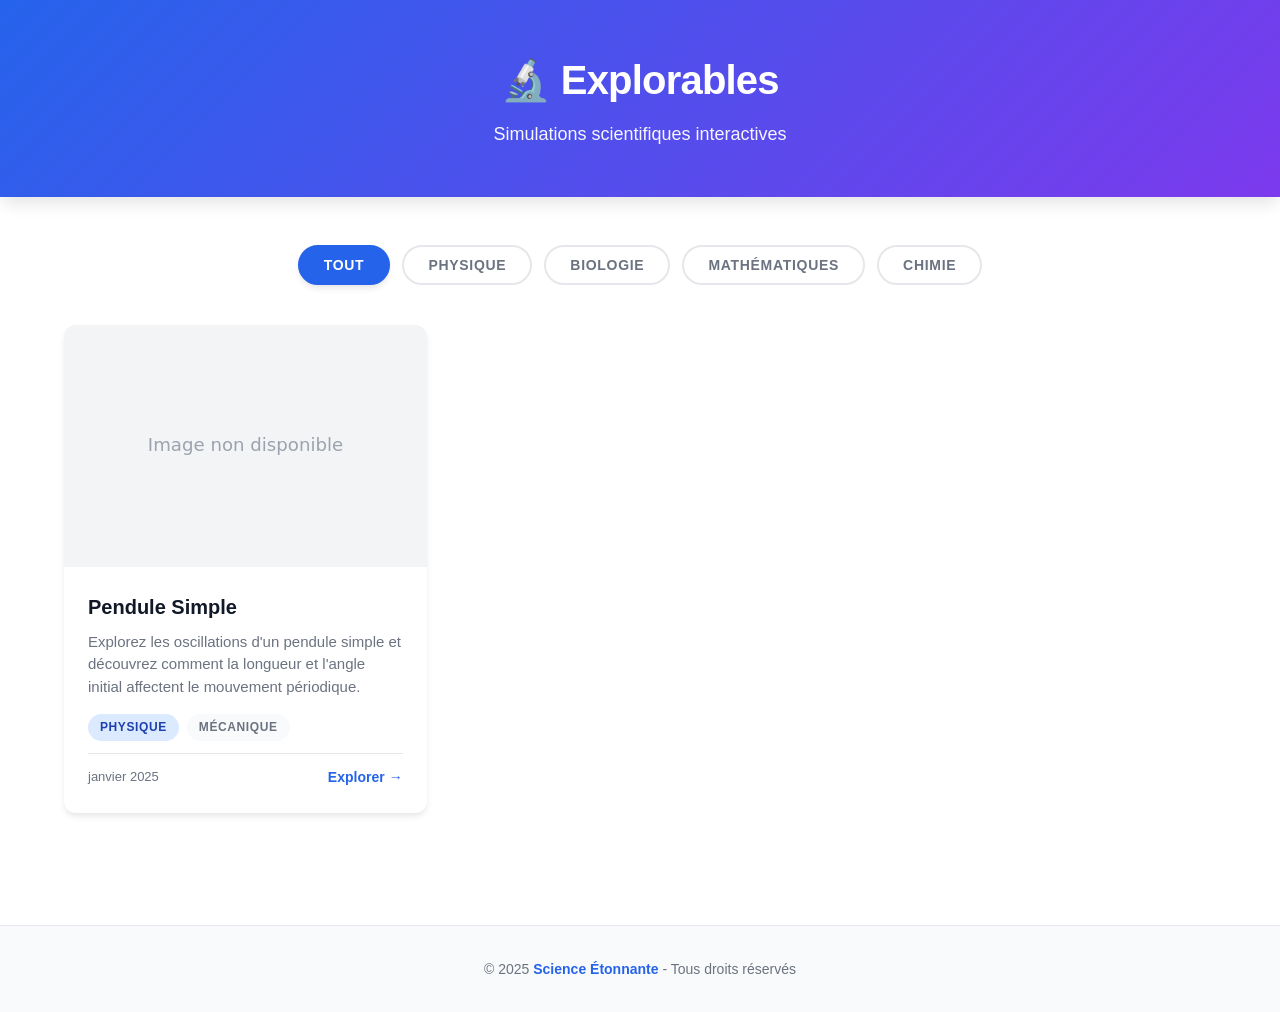
==== index.html @ d6d4a7ec "feat: create landing page for scientific simulations with CI/CD - Add responsive landing page with a" ====
<!DOCTYPE html>
<html lang="fr">
<head>
    <meta charset="UTF-8">
    <meta name="viewport" content="width=device-width, initial-scale=1.0">
    <meta name="description" content="Explorations scientifiques interactives - Simulations de physique, biologie et plus">
    <title>Explorables - Science Étonnante</title>
    <link rel="stylesheet" href="css/styles.css">
</head>
<body>
    <header class="header">
        <div class="container">
            <h1 class="logo">🔬 Explorables</h1>
            <p class="tagline">Simulations scientifiques interactives</p>
        </div>
    </header>

    <main class="main">
        <div class="container">
            <!-- Filter Section -->
            <section class="filters">
                <button class="filter-btn active" data-filter="all">Tout</button>
                <button class="filter-btn" data-filter="physics">Physique</button>
                <button class="filter-btn" data-filter="biology">Biologie</button>
                <button class="filter-btn" data-filter="mathematics">Mathématiques</button>
                <button class="filter-btn" data-filter="chemistry">Chimie</button>
            </section>

            <!-- Loading State -->
            <div id="loading" class="loading">
                <div class="spinner"></div>
                <p>Chargement des simulations...</p>
            </div>

            <!-- Gallery Grid -->
            <section id="gallery" class="gallery" style="display: none;">
                <!-- Cards will be injected by JavaScript -->
            </section>

            <!-- Empty State -->
            <div id="empty-state" class="empty-state" style="display: none;">
                <p>🔍 Aucune simulation trouvée pour cette catégorie</p>
            </div>
        </div>
    </main>

    <footer class="footer">
        <div class="container">
            <p>&copy; 2025 <a href="https://www.scienceetonnante.com" target="_blank">Science Étonnante</a> - Tous droits réservés</p>
        </div>
    </footer>

    <script src="js/main.js"></script>
</body>
</html>
---- css/styles.css ----
/* ==================== RESET & BASE ==================== */
* {
    margin: 0;
    padding: 0;
    box-sizing: border-box;
}

:root {
    --primary-color: #2563eb;
    --primary-hover: #1d4ed8;
    --secondary-color: #10b981;
    --background: #ffffff;
    --surface: #f9fafb;
    --text-primary: #111827;
    --text-secondary: #6b7280;
    --border-color: #e5e7eb;
    --shadow-sm: 0 1px 2px 0 rgba(0, 0, 0, 0.05);
    --shadow-md: 0 4px 6px -1px rgba(0, 0, 0, 0.1);
    --shadow-lg: 0 10px 15px -3px rgba(0, 0, 0, 0.1);
    --shadow-xl: 0 20px 25px -5px rgba(0, 0, 0, 0.1);
    --radius: 12px;
    --transition: all 0.3s ease;
}

body {
    font-family: -apple-system, BlinkMacSystemFont, 'Segoe UI', Roboto, 'Helvetica Neue', Arial, sans-serif;
    line-height: 1.6;
    color: var(--text-primary);
    background-color: var(--background);
    min-height: 100vh;
    display: flex;
    flex-direction: column;
}

.container {
    max-width: 1200px;
    margin: 0 auto;
    padding: 0 1.5rem;
}

/* ==================== HEADER ==================== */
.header {
    background: linear-gradient(135deg, var(--primary-color) 0%, #7c3aed 100%);
    color: white;
    padding: 3rem 0;
    text-align: center;
    box-shadow: var(--shadow-lg);
}

.logo {
    font-size: 2.5rem;
    font-weight: 800;
    margin-bottom: 0.5rem;
    letter-spacing: -0.02em;
}

.tagline {
    font-size: 1.125rem;
    opacity: 0.95;
    font-weight: 400;
}

/* ==================== MAIN CONTENT ==================== */
.main {
    flex: 1;
    padding: 3rem 0;
}

/* ==================== FILTERS ==================== */
.filters {
    display: flex;
    gap: 0.75rem;
    margin-bottom: 2.5rem;
    flex-wrap: wrap;
    justify-content: center;
}

.filter-btn {
    padding: 0.625rem 1.5rem;
    border: 2px solid var(--border-color);
    background: white;
    color: var(--text-secondary);
    border-radius: 9999px;
    font-size: 0.875rem;
    font-weight: 600;
    cursor: pointer;
    transition: var(--transition);
    text-transform: uppercase;
    letter-spacing: 0.05em;
}

.filter-btn:hover {
    border-color: var(--primary-color);
    color: var(--primary-color);
    transform: translateY(-2px);
    box-shadow: var(--shadow-md);
}

.filter-btn.active {
    background: var(--primary-color);
    color: white;
    border-color: var(--primary-color);
    box-shadow: var(--shadow-md);
}

/* ==================== LOADING STATE ==================== */
.loading {
    text-align: center;
    padding: 4rem 0;
}

.spinner {
    width: 48px;
    height: 48px;
    border: 4px solid var(--border-color);
    border-top-color: var(--primary-color);
    border-radius: 50%;
    margin: 0 auto 1rem;
    animation: spin 1s linear infinite;
}

@keyframes spin {
    to { transform: rotate(360deg); }
}

/* ==================== GALLERY GRID ==================== */
.gallery {
    display: grid;
    grid-template-columns: repeat(auto-fill, minmax(320px, 1fr));
    gap: 2rem;
    animation: fadeIn 0.5s ease;
}

@keyframes fadeIn {
    from {
        opacity: 0;
        transform: translateY(20px);
    }
    to {
        opacity: 1;
        transform: translateY(0);
    }
}

/* ==================== SIMULATION CARDS ==================== */
.sim-card {
    background: white;
    border-radius: var(--radius);
    overflow: hidden;
    box-shadow: var(--shadow-md);
    transition: var(--transition);
    cursor: pointer;
    text-decoration: none;
    color: inherit;
    display: flex;
    flex-direction: column;
    height: 100%;
}

.sim-card:hover {
    transform: translateY(-8px);
    box-shadow: var(--shadow-xl);
}

.sim-card:hover .sim-thumbnail {
    transform: scale(1.05);
}

.sim-thumbnail-wrapper {
    position: relative;
    width: 100%;
    padding-top: 66.67%; /* 3:2 aspect ratio */
    overflow: hidden;
    background: var(--surface);
}

.sim-thumbnail {
    position: absolute;
    top: 0;
    left: 0;
    width: 100%;
    height: 100%;
    object-fit: cover;
    transition: transform 0.4s ease;
}

.sim-content {
    padding: 1.5rem;
    flex: 1;
    display: flex;
    flex-direction: column;
}

.sim-title {
    font-size: 1.25rem;
    font-weight: 700;
    margin-bottom: 0.5rem;
    color: var(--text-primary);
}

.sim-description {
    font-size: 0.9375rem;
    color: var(--text-secondary);
    margin-bottom: 1rem;
    line-height: 1.5;
    flex: 1;
}

.sim-tags {
    display: flex;
    gap: 0.5rem;
    flex-wrap: wrap;
    margin-bottom: 0.75rem;
}

.sim-tag {
    display: inline-block;
    padding: 0.25rem 0.75rem;
    background: var(--surface);
    color: var(--text-secondary);
    border-radius: 9999px;
    font-size: 0.75rem;
    font-weight: 600;
    text-transform: uppercase;
    letter-spacing: 0.05em;
}

.sim-tag.physics {
    background: #dbeafe;
    color: #1e40af;
}

.sim-tag.biology {
    background: #d1fae5;
    color: #065f46;
}

.sim-tag.mathematics {
    background: #fce7f3;
    color: #9f1239;
}

.sim-tag.chemistry {
    background: #fef3c7;
    color: #92400e;
}

.sim-footer {
    display: flex;
    justify-content: space-between;
    align-items: center;
    padding-top: 0.75rem;
    border-top: 1px solid var(--border-color);
    font-size: 0.875rem;
    color: var(--text-secondary);
}

.sim-date {
    font-size: 0.8125rem;
}

.sim-cta {
    color: var(--primary-color);
    font-weight: 600;
    display: flex;
    align-items: center;
    gap: 0.25rem;
}

.sim-cta::after {
    content: '→';
    transition: transform 0.3s ease;
    display: inline-block;
}

.sim-card:hover .sim-cta::after {
    transform: translateX(4px);
}

/* ==================== EMPTY STATE ==================== */
.empty-state {
    text-align: center;
    padding: 4rem 0;
    color: var(--text-secondary);
    font-size: 1.125rem;
}

/* ==================== FOOTER ==================== */
.footer {
    background: var(--surface);
    border-top: 1px solid var(--border-color);
    padding: 2rem 0;
    text-align: center;
    margin-top: 4rem;
}

.footer p {
    color: var(--text-secondary);
    font-size: 0.875rem;
}

.footer a {
    color: var(--primary-color);
    text-decoration: none;
    font-weight: 600;
}

.footer a:hover {
    text-decoration: underline;
}

/* ==================== RESPONSIVE ==================== */
@media (max-width: 768px) {
    .logo {
        font-size: 2rem;
    }

    .tagline {
        font-size: 1rem;
    }

    .gallery {
        grid-template-columns: 1fr;
        gap: 1.5rem;
    }

    .filters {
        gap: 0.5rem;
    }

    .filter-btn {
        padding: 0.5rem 1rem;
        font-size: 0.8125rem;
    }
}

@media (min-width: 769px) and (max-width: 1024px) {
    .gallery {
        grid-template-columns: repeat(2, 1fr);
    }
}
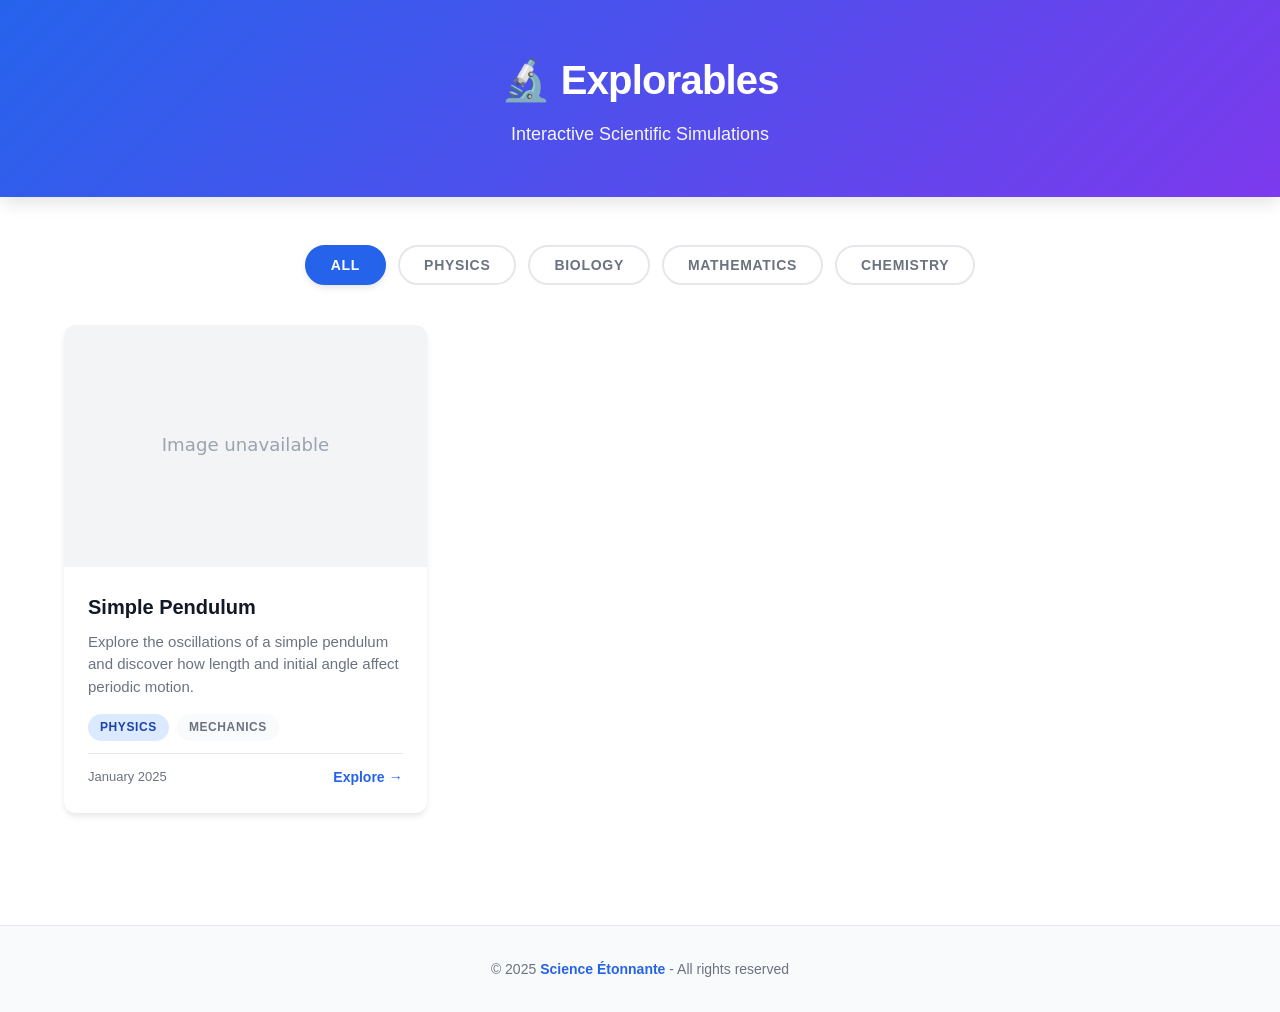
==== commit aadf78f2: "feat: translate all UI to English Translated all user-facing text from French to English across the " ====
--- a/index.html
+++ b/index.html
@@ -1,9 +1,9 @@
 <!DOCTYPE html>
-<html lang="fr">
+<html lang="en">
 <head>
     <meta charset="UTF-8">
     <meta name="viewport" content="width=device-width, initial-scale=1.0">
-    <meta name="description" content="Explorations scientifiques interactives - Simulations de physique, biologie et plus">
+    <meta name="description" content="Interactive scientific explorations - Physics, biology simulations and more">
     <title>Explorables - Science Étonnante</title>
     <link rel="stylesheet" href="css/styles.css">
 </head>
@@ -11,7 +11,7 @@
     <header class="header">
         <div class="container">
             <h1 class="logo">🔬 Explorables</h1>
-            <p class="tagline">Simulations scientifiques interactives</p>
+            <p class="tagline">Interactive Scientific Simulations</p>
         </div>
     </header>
 
@@ -19,17 +19,17 @@
         <div class="container">
             <!-- Filter Section -->
             <section class="filters">
-                <button class="filter-btn active" data-filter="all">Tout</button>
-                <button class="filter-btn" data-filter="physics">Physique</button>
-                <button class="filter-btn" data-filter="biology">Biologie</button>
-                <button class="filter-btn" data-filter="mathematics">Mathématiques</button>
-                <button class="filter-btn" data-filter="chemistry">Chimie</button>
+                <button class="filter-btn active" data-filter="all">All</button>
+                <button class="filter-btn" data-filter="physics">Physics</button>
+                <button class="filter-btn" data-filter="biology">Biology</button>
+                <button class="filter-btn" data-filter="mathematics">Mathematics</button>
+                <button class="filter-btn" data-filter="chemistry">Chemistry</button>
             </section>
 
             <!-- Loading State -->
             <div id="loading" class="loading">
                 <div class="spinner"></div>
-                <p>Chargement des simulations...</p>
+                <p>Loading simulations...</p>
             </div>
 
             <!-- Gallery Grid -->
@@ -39,14 +39,14 @@
 
             <!-- Empty State -->
             <div id="empty-state" class="empty-state" style="display: none;">
-                <p>🔍 Aucune simulation trouvée pour cette catégorie</p>
+                <p>🔍 No simulations found for this category</p>
             </div>
         </div>
     </main>
 
     <footer class="footer">
         <div class="container">
-            <p>&copy; 2025 <a href="https://www.scienceetonnante.com" target="_blank">Science Étonnante</a> - Tous droits réservés</p>
+            <p>&copy; 2025 <a href="https://www.scienceetonnante.com" target="_blank">Science Étonnante</a> - All rights reserved</p>
         </div>
     </footer>
 
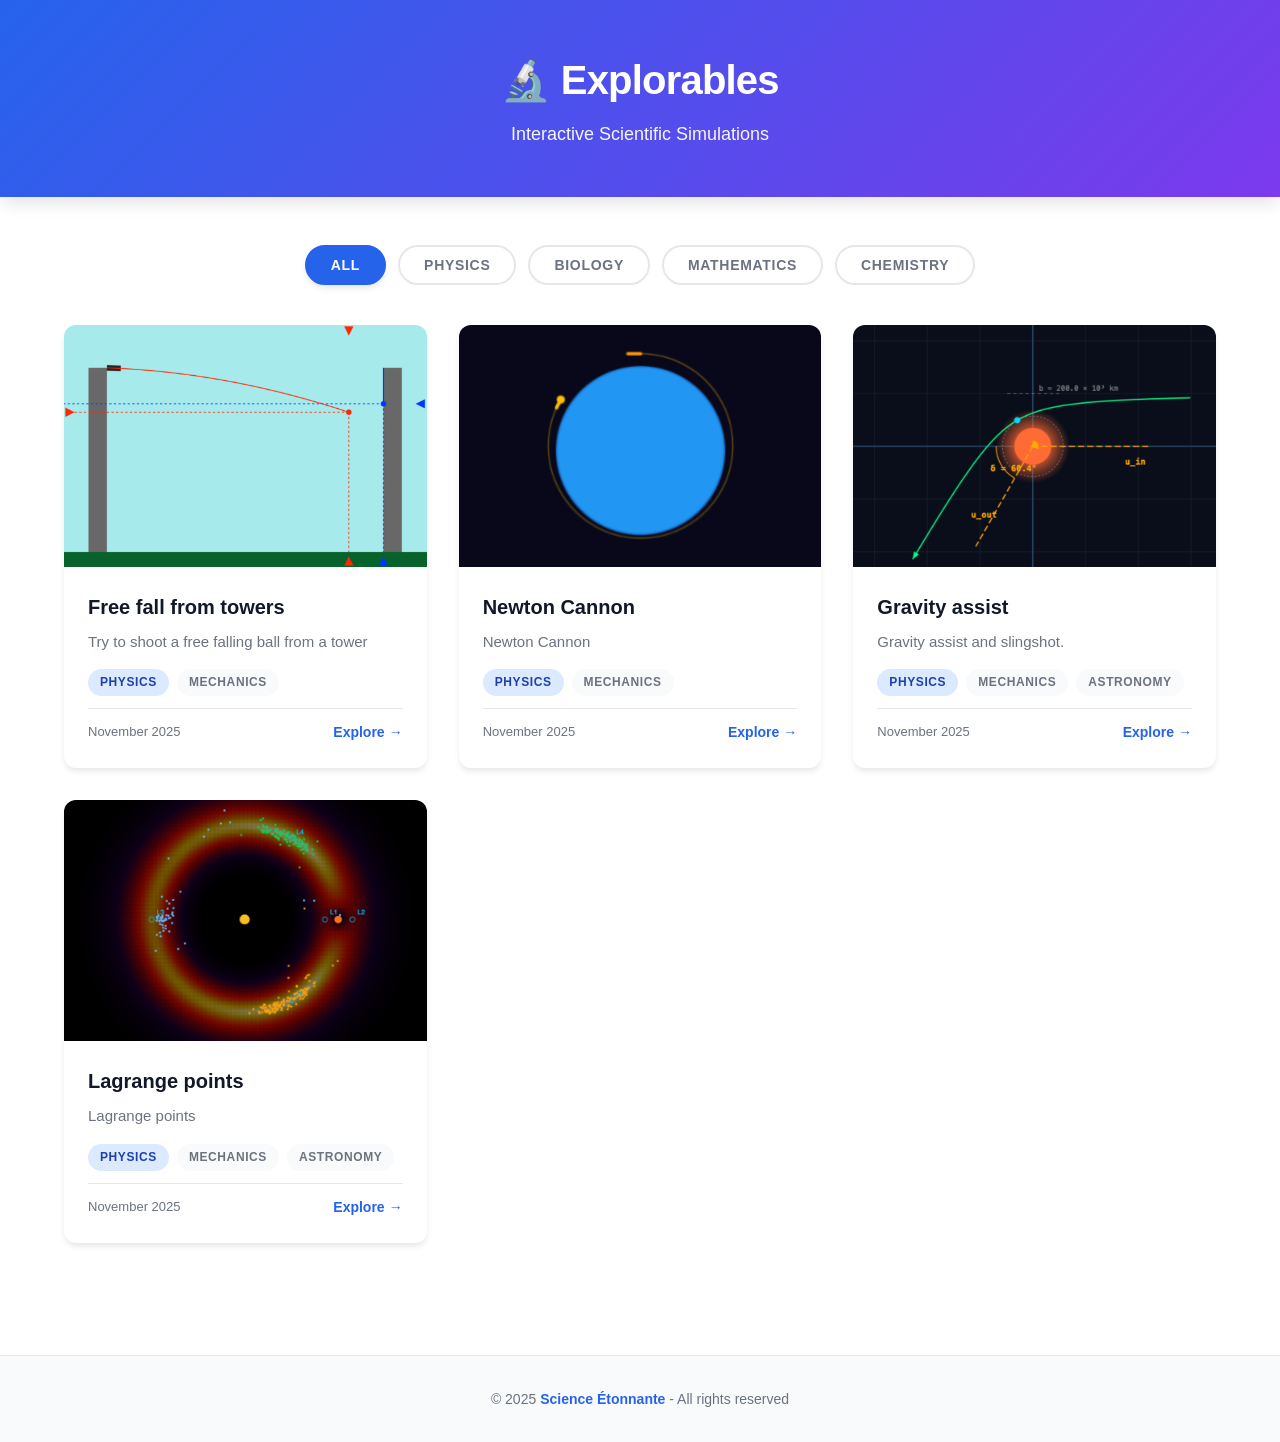
==== commit 41ed13b2: "Add cache-busting to prevent stale manifest.json - Add timestamp query parameter to manifest.json fe" ====
--- a/index.html
+++ b/index.html
@@ -4,6 +4,9 @@
     <meta charset="UTF-8">
     <meta name="viewport" content="width=device-width, initial-scale=1.0">
     <meta name="description" content="Interactive scientific explorations - Physics, biology simulations and more">
+    <meta http-equiv="Cache-Control" content="no-cache, no-store, must-revalidate">
+    <meta http-equiv="Pragma" content="no-cache">
+    <meta http-equiv="Expires" content="0">
     <title>Explorables - Science Étonnante</title>
     <link rel="stylesheet" href="css/styles.css">
 </head>
